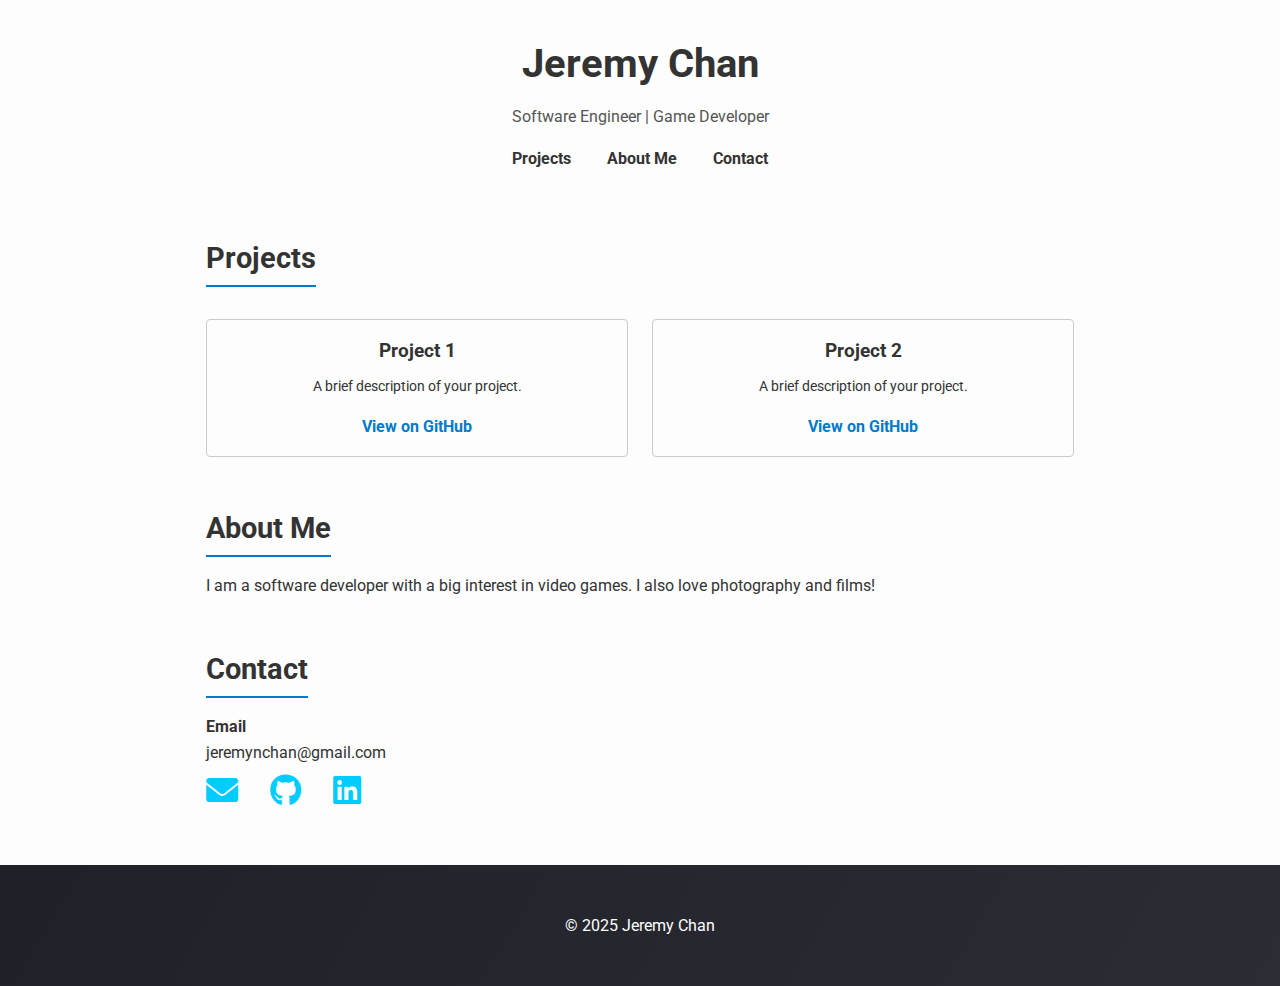
==== index.html @ 7ccaf826 "initial" ====
<!DOCTYPE html>
<html lang="en">
<head>
  <meta charset="UTF-8" />
  <meta name="viewport" content="width=device-width, initial-scale=1.0"/>
  <title>Jeremy | Programmer</title>

  <!-- Font Awesome for icons -->
  <link
    rel="stylesheet"
    href="https://cdnjs.cloudflare.com/ajax/libs/font-awesome/6.0.0-beta3/css/all.min.css"
    integrity="sha512-..."
    crossorigin="anonymous"
  />

  <link rel="preconnect" href="https://fonts.googleapis.com">
  <link rel="preconnect" href="https://fonts.gstatic.com" crossorigin>
  <link href="https://fonts.googleapis.com/css2?family=Roboto:ital,wght@0,100..900;1,100..900&display=swap" rel="stylesheet">

  <style>
    /* --- Basic Reset and Styles --- */
    * {
      margin: 0;
      padding: 0;
      box-sizing: border-box;
    }

    body {
      font-family: 'Roboto';
      line-height: 1.6;
      background-color: #fdfdfd;
      color: #333;
    }

    header {
      padding: 2rem;
      text-align: center;
    }

    header h1 {
      font-size: 2.5rem;
      margin-bottom: 0.5rem;
    }

    header p {
      font-size: 1rem;
      color: #555;
    }

    nav {
      text-align: center;
      margin-top: 1rem;
    }

    nav a {
      margin: 0 1rem;
      text-decoration: none;
      color: #333;
      font-weight: bold;
      transition: color 0.2s ease;
    }

    nav a:hover {
      color: #007acc;
    }

    main {
      max-width: 900px;
      margin: 2rem auto;
      padding: 0 1rem;
    }

    section {
      margin-bottom: 3rem;
    }

    h2 {
      font-size: 1.8rem;
      margin-bottom: 1rem;
      border-bottom: 2px solid #007acc;
      display: inline-block;
      padding-bottom: 0.25rem;
    }

    .project-grid {
      display: grid;
      gap: 1.5rem;
      grid-template-columns: repeat(auto-fit, minmax(250px, 1fr));
      margin-top: 1rem;
    }

    .project {
      border: 1px solid #ccc;
      border-radius: 4px;
      padding: 1rem;
      text-align: center;
      transition: box-shadow 0.2s ease;
    }

    .project:hover {
      box-shadow: 0 2px 8px rgba(0,0,0,0.1);
    }

    .project h3 {
      margin-bottom: 0.5rem;
      font-size: 1.2rem;
    }

    .project p {
      font-size: 0.9rem;
      margin-bottom: 1rem;
    }

    .project a {
      color: #007acc;
      text-decoration: none;
      font-weight: bold;
    }

    .font-bold {
      font-weight: bold;
    }

    /* --- Footer Styles --- */
    footer {
      background: linear-gradient(120deg, #202028 0%, #2C2C34 100%);
      color: #ffffff;
      padding: 3rem 1rem;
      text-align: center;
      margin-top: 3rem;
      position: relative;
    }

    footer h2 {
      font-size: 2rem;
      font-weight: 900;
      margin-bottom: 1rem;
    }

    footer p {
      font-size: 1rem;
      margin-bottom: 2rem;
      color: #dddddd;
    }

    /* Icons container */
    .icons {
      display: flex;
      gap: 2rem;
      justify-content: left;
      align-items: center;
    }

    /* Icon styles */
    .icons a {
      font-size: 2rem; /* size of the icon */
      color: #00ccff;
      text-decoration: none;
      transition: color 0.2s;
    }

    .icons a:hover {
      color: #0098be;
      /* pick a color you like for hover */
    }

    /* Smaller screens */
    @media (max-width: 600px) {
      footer h2 {
        font-size: 1.5rem;
      }
      .icons a {
        font-size: 1.5rem;
      }
    }
  </style>
</head>
<body>
  <header>
    <h1>Jeremy Chan</h1>
    <p>Software Engineer | Game Developer</p>
    <nav>
      <a href="#projects">Projects</a>
      <a href="#about">About Me</a>
      <a href="#contact">Contact</a>
    </nav>
  </header>

  <main>
    <!-- Projects Section -->
    <section id="projects">
      <h2>Projects</h2>
      <div class="project-grid">
        <div class="project">
          <h3>Project 1</h3>
          <p>A brief description of your project.</p>
          <a href="https://github.com/chunkybubble" target="_blank">View on GitHub</a>
        </div>
        <div class="project">
          <h3>Project 2</h3>
          <p>A brief description of your project.</p>
          <a href="https://github.com/chunkybubble" target="_blank">View on GitHub</a>
        </div>
        <!-- Add more projects as needed -->
      </div>
    </section>

    <!-- About Section -->
    <section id="about">
      <h2>About Me</h2>
      <p>
        I am a software developer with a big interest in video games. 
        I also love photography and films!
      </p>
    </section>

    <!-- Contact Section -->
    <section id="contact">
      <h2>Contact</h2>
      <p class="font-bold">Email</p>
      <p>jeremynchan@gmail.com</p>

      <!-- Icon-only links -->
      <div class="icons">
        <!-- Email -->
        <a href="mailto:jeremynchan@gmail.com" target="_blank" rel="noopener noreferrer"
          aria-label="Email me">
          <i class="fas fa-envelope"></i>
        </a>
        <!-- GitHub -->
        <a href="https://github.com/chunkybubble" target="_blank" rel="noopener noreferrer"
          aria-label="My GitHub Profile">
          <i class="fab fa-github"></i>
        </a>
        <!-- LinkedIn -->
        <a href="https://www.linkedin.com/in/jeremychan87/" target="_blank" rel="noopener noreferrer"
          aria-label="My LinkedIn Profile">
          <i class="fab fa-linkedin"></i>
        </a>
      </div>
    </section>
  </main>

  <!-- New Footer Section -->
  <footer>
    &copy; 2025 Jeremy Chan
  </footer>
</body>
</html>
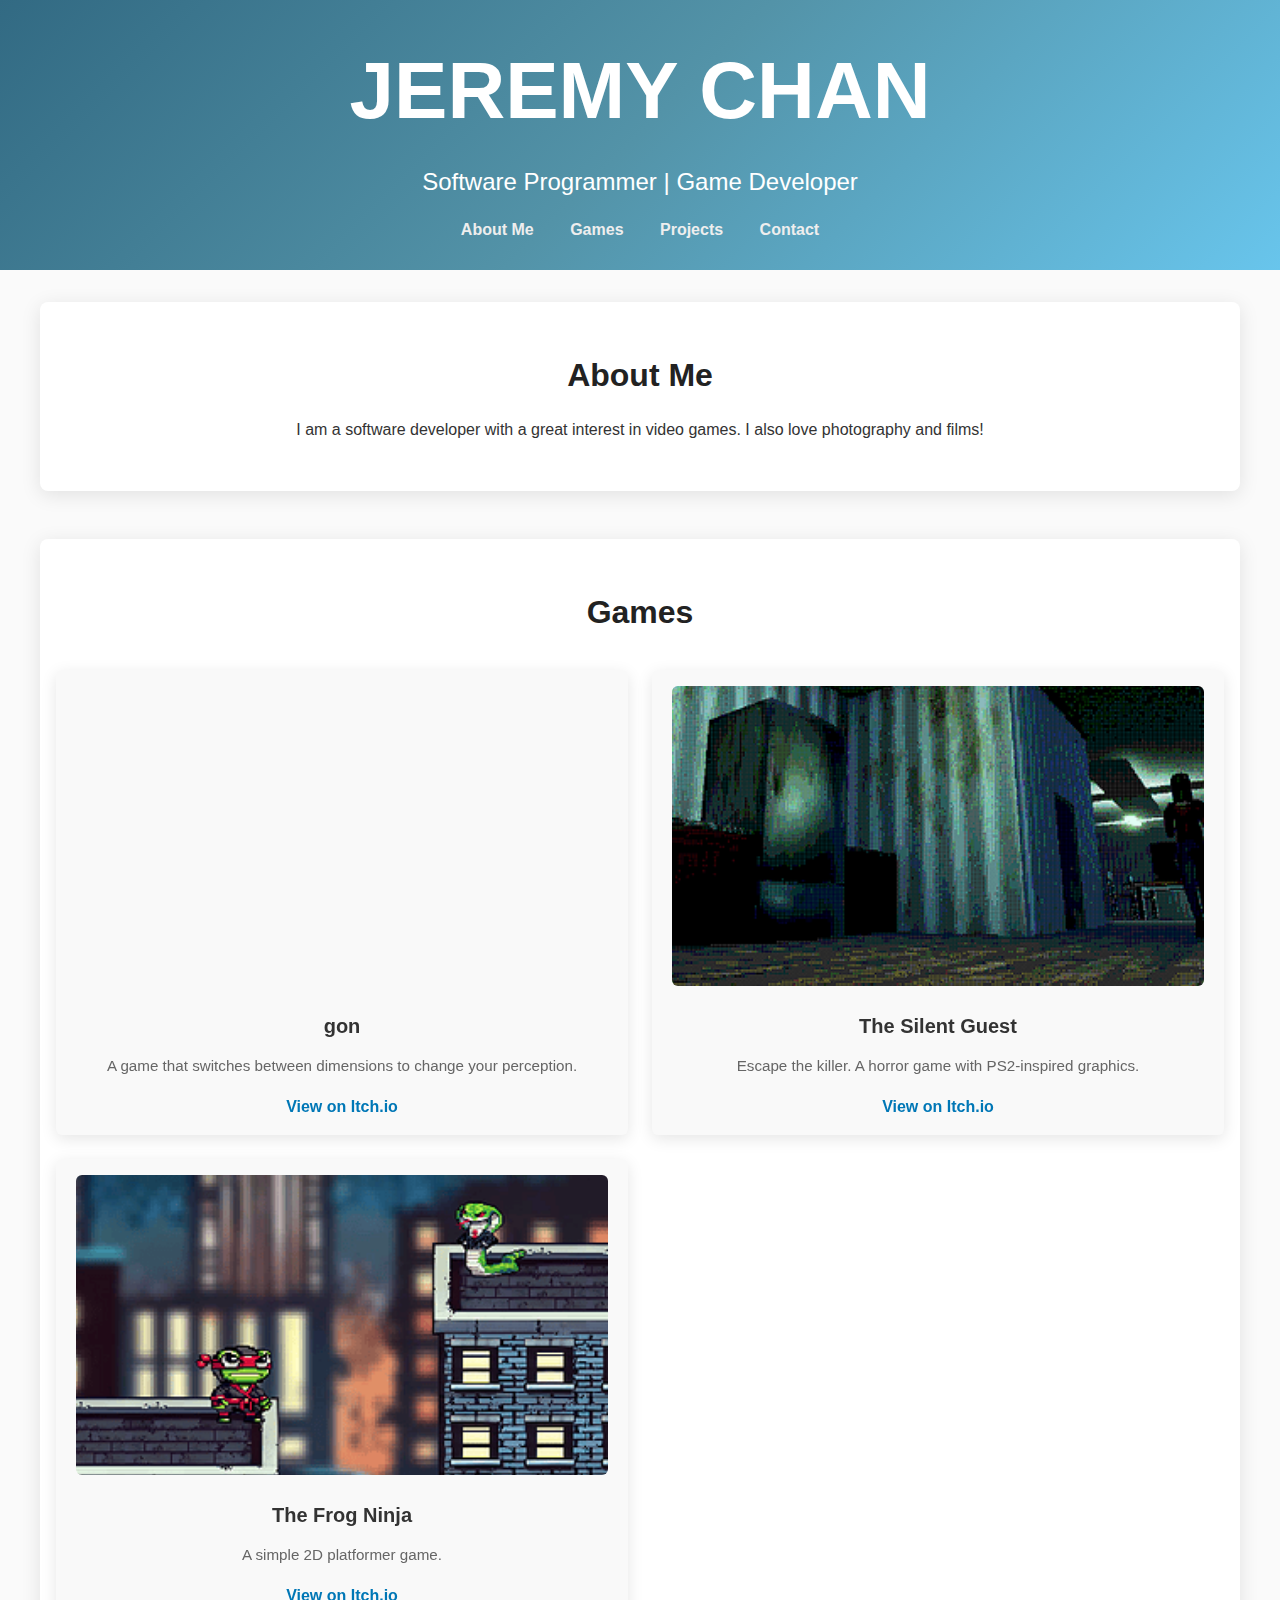
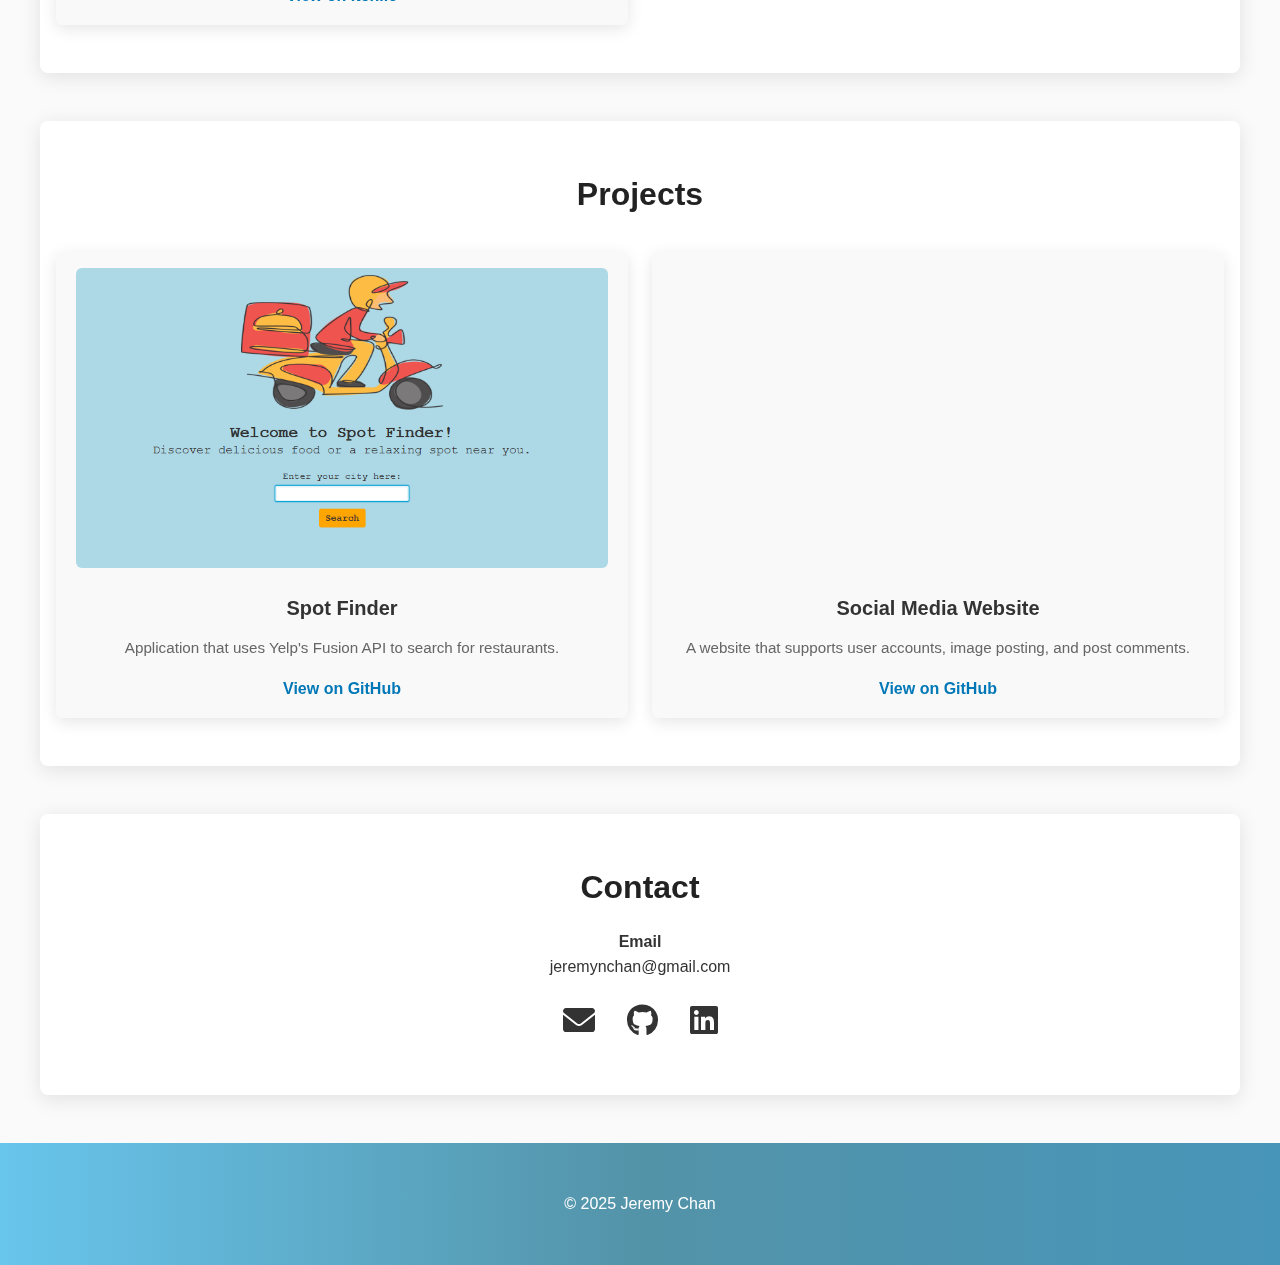
==== commit 8934d4d9: "updated styling. added projects and games" ====
--- a/index.html
+++ b/index.html
@@ -2,10 +2,10 @@
 <html lang="en">
 <head>
   <meta charset="UTF-8" />
-  <meta name="viewport" content="width=device-width, initial-scale=1.0"/>
-  <title>Jeremy | Programmer</title>
+  <meta name="viewport" content="width=device-width, initial-scale=1.0" />
+  <title>Jeremy Chan | Programmer</title>
 
-  <!-- Font Awesome for icons -->
+  <!-- Font Awesome (for icons) -->
   <link
     rel="stylesheet"
     href="https://cdnjs.cloudflare.com/ajax/libs/font-awesome/6.0.0-beta3/css/all.min.css"
@@ -13,235 +13,121 @@
     crossorigin="anonymous"
   />
 
-  <link rel="preconnect" href="https://fonts.googleapis.com">
-  <link rel="preconnect" href="https://fonts.gstatic.com" crossorigin>
-  <link href="https://fonts.googleapis.com/css2?family=Roboto:ital,wght@0,100..900;1,100..900&display=swap" rel="stylesheet">
+  <!-- Inter -->
+  <link rel="preconnect" href="https://rsms.me/">
+  <link rel="stylesheet" href="https://rsms.me/inter/inter.css">
 
-  <style>
-    /* --- Basic Reset and Styles --- */
-    * {
-      margin: 0;
-      padding: 0;
-      box-sizing: border-box;
-    }
-
-    body {
-      font-family: 'Roboto';
-      line-height: 1.6;
-      background-color: #fdfdfd;
-      color: #333;
-    }
-
-    header {
-      padding: 2rem;
-      text-align: center;
-    }
-
-    header h1 {
-      font-size: 2.5rem;
-      margin-bottom: 0.5rem;
-    }
-
-    header p {
-      font-size: 1rem;
-      color: #555;
-    }
-
-    nav {
-      text-align: center;
-      margin-top: 1rem;
-    }
-
-    nav a {
-      margin: 0 1rem;
-      text-decoration: none;
-      color: #333;
-      font-weight: bold;
-      transition: color 0.2s ease;
-    }
-
-    nav a:hover {
-      color: #007acc;
-    }
-
-    main {
-      max-width: 900px;
-      margin: 2rem auto;
-      padding: 0 1rem;
-    }
-
-    section {
-      margin-bottom: 3rem;
-    }
-
-    h2 {
-      font-size: 1.8rem;
-      margin-bottom: 1rem;
-      border-bottom: 2px solid #007acc;
-      display: inline-block;
-      padding-bottom: 0.25rem;
-    }
-
-    .project-grid {
-      display: grid;
-      gap: 1.5rem;
-      grid-template-columns: repeat(auto-fit, minmax(250px, 1fr));
-      margin-top: 1rem;
-    }
-
-    .project {
-      border: 1px solid #ccc;
-      border-radius: 4px;
-      padding: 1rem;
-      text-align: center;
-      transition: box-shadow 0.2s ease;
-    }
-
-    .project:hover {
-      box-shadow: 0 2px 8px rgba(0,0,0,0.1);
-    }
-
-    .project h3 {
-      margin-bottom: 0.5rem;
-      font-size: 1.2rem;
-    }
-
-    .project p {
-      font-size: 0.9rem;
-      margin-bottom: 1rem;
-    }
-
-    .project a {
-      color: #007acc;
-      text-decoration: none;
-      font-weight: bold;
-    }
-
-    .font-bold {
-      font-weight: bold;
-    }
-
-    /* --- Footer Styles --- */
-    footer {
-      background: linear-gradient(120deg, #202028 0%, #2C2C34 100%);
-      color: #ffffff;
-      padding: 3rem 1rem;
-      text-align: center;
-      margin-top: 3rem;
-      position: relative;
-    }
-
-    footer h2 {
-      font-size: 2rem;
-      font-weight: 900;
-      margin-bottom: 1rem;
-    }
-
-    footer p {
-      font-size: 1rem;
-      margin-bottom: 2rem;
-      color: #dddddd;
-    }
-
-    /* Icons container */
-    .icons {
-      display: flex;
-      gap: 2rem;
-      justify-content: left;
-      align-items: center;
-    }
-
-    /* Icon styles */
-    .icons a {
-      font-size: 2rem; /* size of the icon */
-      color: #00ccff;
-      text-decoration: none;
-      transition: color 0.2s;
-    }
-
-    .icons a:hover {
-      color: #0098be;
-      /* pick a color you like for hover */
-    }
-
-    /* Smaller screens */
-    @media (max-width: 600px) {
-      footer h2 {
-        font-size: 1.5rem;
-      }
-      .icons a {
-        font-size: 1.5rem;
-      }
-    }
-  </style>
+  <!-- Link to external CSS -->
+  <link rel="stylesheet" href="styles.css" />
 </head>
 <body>
-  <header>
-    <h1>Jeremy Chan</h1>
-    <p>Software Engineer | Game Developer</p>
-    <nav>
-      <a href="#projects">Projects</a>
-      <a href="#about">About Me</a>
-      <a href="#contact">Contact</a>
-    </nav>
+  <!-- ========== HEADER / HERO SECTION ========== -->
+  <header class="hero">
+    <div class="hero-overlay">
+      <h1>JEREMY CHAN</h1>
+      <p>Software Programmer | Game Developer</p>
+      <nav class="main-nav">
+        <a href="#about">About Me</a>
+        <a href="#games">Games</a>
+        <a href="#projects">Projects</a>
+        <a href="#contact">Contact</a>
+      </nav>
+    </div>
   </header>
 
+  <!-- ========== MAIN CONTENT ========== -->
   <main>
-    <!-- Projects Section -->
-    <section id="projects">
-      <h2>Projects</h2>
-      <div class="project-grid">
-        <div class="project">
-          <h3>Project 1</h3>
-          <p>A brief description of your project.</p>
-          <a href="https://github.com/chunkybubble" target="_blank">View on GitHub</a>
-        </div>
-        <div class="project">
-          <h3>Project 2</h3>
-          <p>A brief description of your project.</p>
-          <a href="https://github.com/chunkybubble" target="_blank">View on GitHub</a>
-        </div>
-        <!-- Add more projects as needed -->
-      </div>
-    </section>
-
-    <!-- About Section -->
-    <section id="about">
+    <!-- ========== ABOUT SECTION ========== -->
+    <section id="about" class="section-container">
       <h2>About Me</h2>
       <p>
-        I am a software developer with a big interest in video games. 
+        I am a software developer with a great interest in video games. 
         I also love photography and films!
       </p>
     </section>
 
-    <!-- Contact Section -->
-    <section id="contact">
+    <!-- ========== GAMES SECTION ========== -->
+    <section id="games" class="section-container">
+      <h2>Games</h2>
+      <div class="cards-grid">
+        <article class="card">
+          <div class="card-media">
+            <iframe src="https://www.youtube.com/embed/jMvKvuhe6KU"
+            title="gon trailer" frameborder="0" allowfullscreen>
+            </iframe>
+          </div>
+          <h3>gon</h3>
+          <p>A game that switches between dimensions to change your perception.</p>
+          <a href="https://maggierose-ctrl.itch.io/gon" target="_blank">View on Itch.io</a>
+        </article>
+        <article class="card">
+          <div class="card-media">
+            <img src="images/silent_guest.png" alt="Silent Guest thumbnail">
+          </div>
+          <h3>The Silent Guest</h3>
+          <p>Escape the killer. A horror game with PS2-inspired graphics.</p>
+          <a href="https://getmikyled.itch.io/silent-guest" target="_blank">View on Itch.io </a>
+        </article>
+        <article class="card">
+          <div class="card-media">
+            <img src="images/frog_ninja.png" alt="Frog Ninja thumbnail">
+          </div>
+          <h3>The Frog Ninja</h3>
+          <p>A simple 2D platformer game.</p>
+          <a href="https://chunkybubble.itch.io/the-frog-ninja" target="_blank">View on Itch.io </a>
+        </article>
+      </div>
+    </section>
+
+    <!-- ========== PROJECTS SECTION ========== -->
+    <section id="projects" class="section-container">
+      <h2>Projects</h2>
+      <div class="cards-grid">
+        <article class="card">
+          <div class="card-media">
+            <img src="images/spot_finder.png" alt="Spot Finder thumbnail">
+          </div>
+          <h3>Spot Finder</h3>
+          <p>Application that uses Yelp's Fusion API to search for restaurants.</p>
+          <a href="https://github.com/chunkybubble/CS151-SpotFinder" target="_blank">View on GitHub</a>
+        </article>
+        <article class="card">
+          <div class="card-media">
+            <iframe src="https://www.youtube.com/embed/5y_gna6RdbY"
+            title="watermelon website" frameborder="0" allowfullscreen>
+            </iframe>
+          </div>
+          <h3>Social Media Website</h3>
+          <p>A website that supports user accounts, image posting, and post comments.</p>
+          <a href="https://github.com/chunkybubble/watermelon-website" target="_blank">View on GitHub</a>
+        </article>
+      </div>
+    </section>
+
+    <!-- ========== CONTACT SECTION ========== -->
+    <section id="contact" class="section-container">
       <h2>Contact</h2>
-      <p class="font-bold">Email</p>
+      <p class="font-bold email">Email</p>
       <p>jeremynchan@gmail.com</p>
 
-      <!-- Icon-only links -->
-      <div class="icons">
+      <div class="footer-icons">
         <!-- Email -->
-        <a href="mailto:jeremynchan@gmail.com" target="_blank" rel="noopener noreferrer"
-          aria-label="Email me">
+        <a href="mailto:jeremynchan@gmail.com" target="_blank" rel="noopener" aria-label="Email me">
           <i class="fas fa-envelope"></i>
         </a>
         <!-- GitHub -->
-        <a href="https://github.com/chunkybubble" target="_blank" rel="noopener noreferrer"
-          aria-label="My GitHub Profile">
+        <a href="https://github.com/chunkybubble" target="_blank" rel="noopener" aria-label="GitHub profile">
           <i class="fab fa-github"></i>
         </a>
         <!-- LinkedIn -->
-        <a href="https://www.linkedin.com/in/jeremychan87/" target="_blank" rel="noopener noreferrer"
-          aria-label="My LinkedIn Profile">
+        <a href="https://www.linkedin.com/in/jeremychan87/" target="_blank" rel="noopener" aria-label="LinkedIn profile">
           <i class="fab fa-linkedin"></i>
         </a>
       </div>
     </section>
   </main>
 
-  <!-- New Footer Section -->
+  <!-- ========== FOOTER ========== -->
   <footer>
     &copy; 2025 Jeremy Chan
   </footer>
--- a/styles.css
+++ b/styles.css
@@ -0,0 +1,219 @@
+/* ============================= */
+/*         GLOBAL RESETS         */
+/* ============================= */
+* {
+    margin: 0;
+    padding: 0;
+    box-sizing: border-box;
+  }
+  
+  body {
+    font-family: Inter, "Segoe UI", Tahoma, Geneva, Verdana, sans-serif;
+    font-feature-settings: 'liga' 1, 'calt' 1; /* fix for Chrome */
+    color: #333;
+    background: #fafafa;
+    line-height: 1.6;
+  }
+  @supports (font-variation-settings: normal) {
+    :root { font-family: InterVariable, sans-serif; }
+  }
+  
+  /* ============================= */
+  /*        HERO / HEADER          */
+  /* ============================= */
+  .hero {
+    /* Full-height hero with background image or gradient */
+    background: linear-gradient(135deg, #326a83 0%, #5393a8 50%, #68c5ec 100%);
+    height: 30vh;
+    position: relative;
+    z-index: 1;
+    display: flex;
+    justify-content: center;
+    align-items: center;
+    color: #fff;
+  }
+  
+  .hero-overlay {
+    text-align: center;
+    padding: 1rem;
+  }
+  
+  .hero h1 {
+    font-size: 5rem;
+    margin-bottom: 0.5rem;
+  }
+  
+  .hero p {
+    font-size: 1.5rem;
+    margin-bottom: 1rem;
+  }
+  
+  .main-nav a {
+    display: inline-block;
+    margin: 0 1rem;
+    text-decoration: none;
+    font-weight: 600;
+    color: #eee;
+    transition: color 0.2s ease;
+    font-size: 1rem;
+  }
+  
+  .main-nav a:hover {
+    color: #4fd1c5;
+  }
+  
+  /* ============================= */
+  /*        SECTION STYLES         */
+  /* ============================= */
+  .section-container {
+    max-width: 1200px;
+    margin: 2rem auto;
+    padding: 3rem 1rem;
+    background: #fff;
+    border-radius: 8px;
+    box-shadow: 0 4px 20px rgba(0,0,0,0.1);
+    margin-bottom: 3rem;
+  }
+  
+  .section-container:not(:first-of-type) {
+    margin-top: 0; /* prevents large gap if multiple sections follow each other */
+  }
+  
+  .section-container h2 {
+    margin-bottom: 1rem;
+    font-size: 2rem;
+    font-weight: bold;
+    color: #222;
+    text-align: center;
+  }
+  
+  /* Cards grid for games/projects */
+  .cards-grid {
+    display: grid;
+    grid-template-columns: repeat(2, 1fr);
+    grid-gap: 1.5rem;
+    margin-top: 2rem;
+  }
+  
+  .card {
+    padding: 1rem 1.25rem;
+    background: #f9f9f9;
+    border-radius: 6px;
+    box-shadow: 0 4px 16px rgba(0,0,0,0.1);
+    transition: transform 0.2s, box-shadow 0.2s;
+    text-align: center;
+  }
+  
+  .card:hover {
+    transform: translateY(-4px);
+    box-shadow: 0 12px 30px rgba(0,0,0,0.15);
+  }
+  
+  .card h3 {
+    margin-bottom: 0.75rem;
+    font-size: 1.25rem;
+    color: #333;
+  }
+  
+  .card p {
+    margin-bottom: 1rem;
+    font-size: 0.95rem;
+    color: #666;
+  }
+  
+  .card a {
+    text-decoration: none;
+    font-weight: bold;
+    color: #0077b6;
+  }
+
+  .card-media {
+    margin-bottom: 1rem;
+  }
+
+  .card-media img,
+  .card-media iframe {
+    width: 100%;
+    height: 300px;
+    border-radius: 6px;
+  }
+
+  .card-media img{
+    object-fit: cover;
+  }
+  
+  /* "font-bold" class used in contact info */
+  .font-bold {
+    font-weight: 600;
+  }
+
+  #about p, #contact p {
+    text-align: center;
+  }
+  
+  /* ============================= */
+  /*            FOOTER             */
+  /* ============================= */
+  footer {
+    background: linear-gradient(270deg, #4795b9 0%, #5393a8 50%, #68c5ec 100%);
+    color: #fff;
+    text-align: center;
+    padding: 3rem 1rem;
+  }
+  
+  footer h2 {
+    font-size: 1.8rem;
+    font-weight: 700;
+    margin-bottom: 1rem;
+  }
+  
+  footer p {
+    margin-bottom: 2rem;
+    font-size: 1rem;
+    color: #ddd;
+  }
+  
+  /* Footer icons container */
+  .footer-icons {
+    display: flex;
+    gap: 2rem;
+    justify-content: center;
+    align-items: center;
+    padding-top: 1rem;
+  }
+  
+  .footer-icons a {
+    font-size: 2rem; /* icon size */
+    color: #333;
+    text-decoration: none;
+    transition: color 0.2s ease;
+  }
+  
+  .footer-icons a:hover {
+    color: #4fd1c5; /* pick a highlight color you prefer */
+  }
+  
+  /* ============================= */
+  /*        MEDIA QUERIES          */
+  /* ============================= */
+  @media (max-width: 768px) {
+    .hero h1 {
+      font-size: 2rem;
+    }
+    .hero p {
+      font-size: 1rem;
+    }
+  }
+  
+  @media (max-width: 600px) {
+    footer h2 {
+      font-size: 1.4rem;
+    }
+    .footer-icons a {
+      font-size: 1.5rem;
+    }
+    .cards-grid {
+        grid-template-columns: 1fr;
+    }
+  }
+  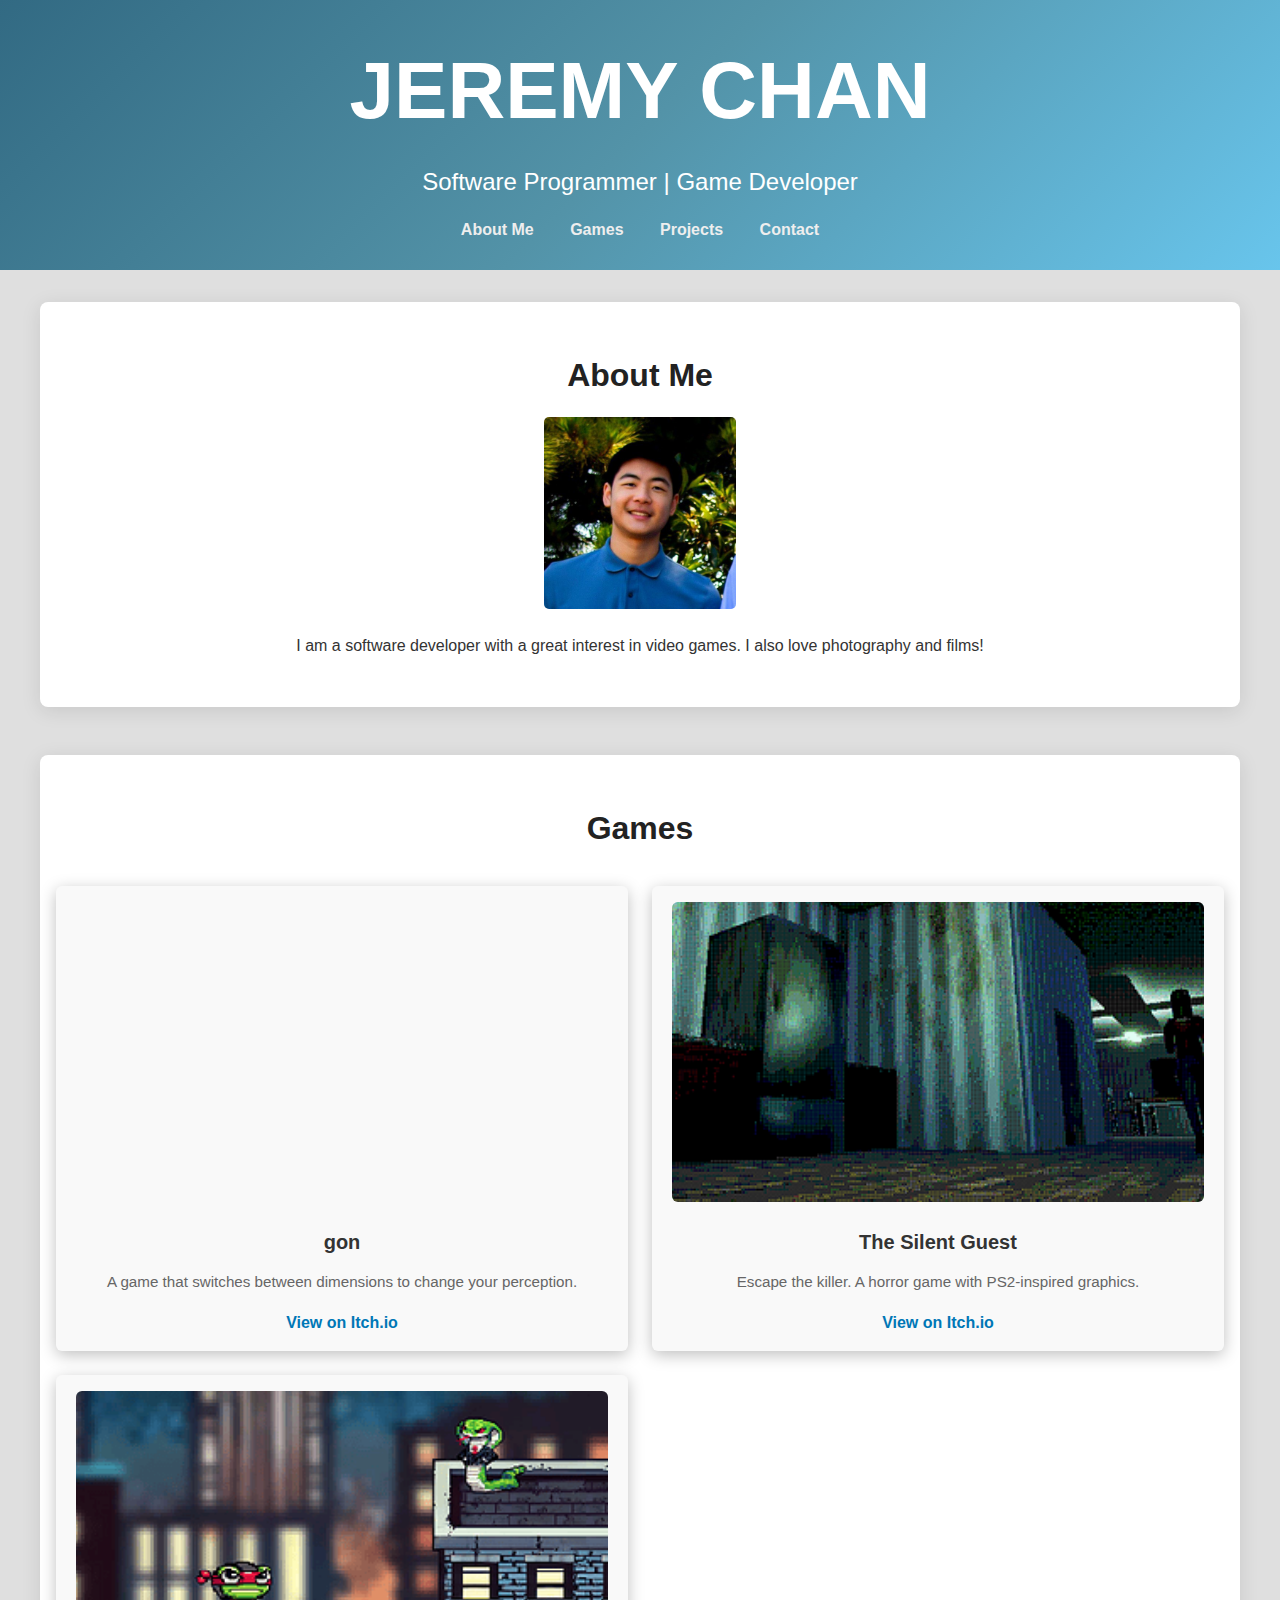
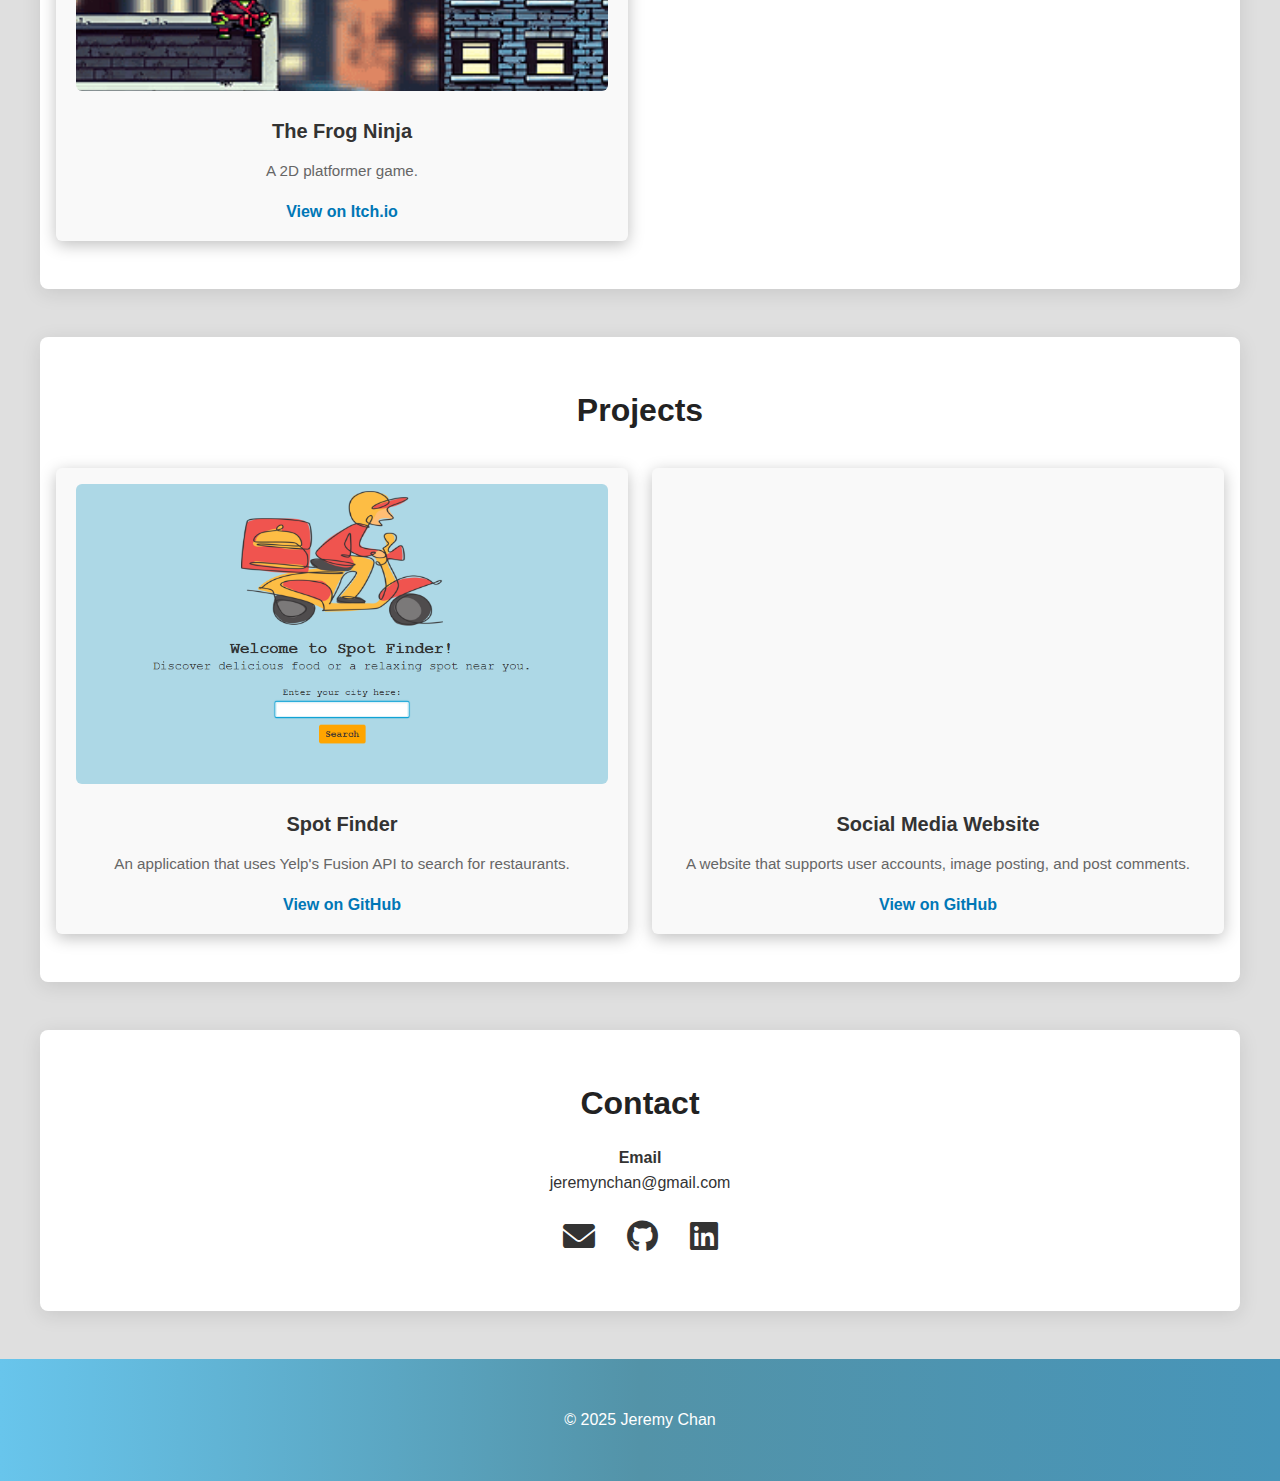
==== commit 3849d920: "added pics of me, updated styling" ====
--- a/index.html
+++ b/index.html
@@ -3,6 +3,7 @@
 <head>
   <meta charset="UTF-8" />
   <meta name="viewport" content="width=device-width, initial-scale=1.0" />
+  <link rel="icon" href="images/jeremy-icon.ico">
   <title>Jeremy Chan | Programmer</title>
 
   <!-- Font Awesome (for icons) -->
@@ -40,6 +41,7 @@
     <!-- ========== ABOUT SECTION ========== -->
     <section id="about" class="section-container">
       <h2>About Me</h2>
+      <img class="pic-of-me" src="images/jeremy.jpg" alt="pic of me">
       <p>
         I am a software developer with a great interest in video games. 
         I also love photography and films!
@@ -73,7 +75,7 @@
             <img src="images/frog_ninja.png" alt="Frog Ninja thumbnail">
           </div>
           <h3>The Frog Ninja</h3>
-          <p>A simple 2D platformer game.</p>
+          <p>A 2D platformer game.</p>
           <a href="https://chunkybubble.itch.io/the-frog-ninja" target="_blank">View on Itch.io </a>
         </article>
       </div>
@@ -88,7 +90,7 @@
             <img src="images/spot_finder.png" alt="Spot Finder thumbnail">
           </div>
           <h3>Spot Finder</h3>
-          <p>Application that uses Yelp's Fusion API to search for restaurants.</p>
+          <p>An application that uses Yelp's Fusion API to search for restaurants.</p>
           <a href="https://github.com/chunkybubble/CS151-SpotFinder" target="_blank">View on GitHub</a>
         </article>
         <article class="card">
--- a/styles.css
+++ b/styles.css
@@ -11,7 +11,7 @@
     font-family: Inter, "Segoe UI", Tahoma, Geneva, Verdana, sans-serif;
     font-feature-settings: 'liga' 1, 'calt' 1; /* fix for Chrome */
     color: #333;
-    background: #fafafa;
+    background: #dfdfdf;
     line-height: 1.6;
   }
   @supports (font-variation-settings: normal) {
@@ -99,14 +99,14 @@
     padding: 1rem 1.25rem;
     background: #f9f9f9;
     border-radius: 6px;
-    box-shadow: 0 4px 16px rgba(0,0,0,0.1);
+    box-shadow: 0 4px 16px rgba(0, 0, 0, 0.25);
     transition: transform 0.2s, box-shadow 0.2s;
     text-align: center;
   }
   
   .card:hover {
-    transform: translateY(-4px);
-    box-shadow: 0 12px 30px rgba(0,0,0,0.15);
+    transform: translateY(-2px);
+    box-shadow: 0 8px 30px rgba(0,0,0,0.4);
   }
   
   .card h3 {
@@ -149,6 +149,15 @@
 
   #about p, #contact p {
     text-align: center;
+  }
+
+  .pic-of-me {
+    display: block;
+    width: 12rem;
+    height: 12rem;
+    border-radius: 5px;
+    margin: auto;
+    margin-bottom: 1.5rem;
   }
   
   /* ============================= */
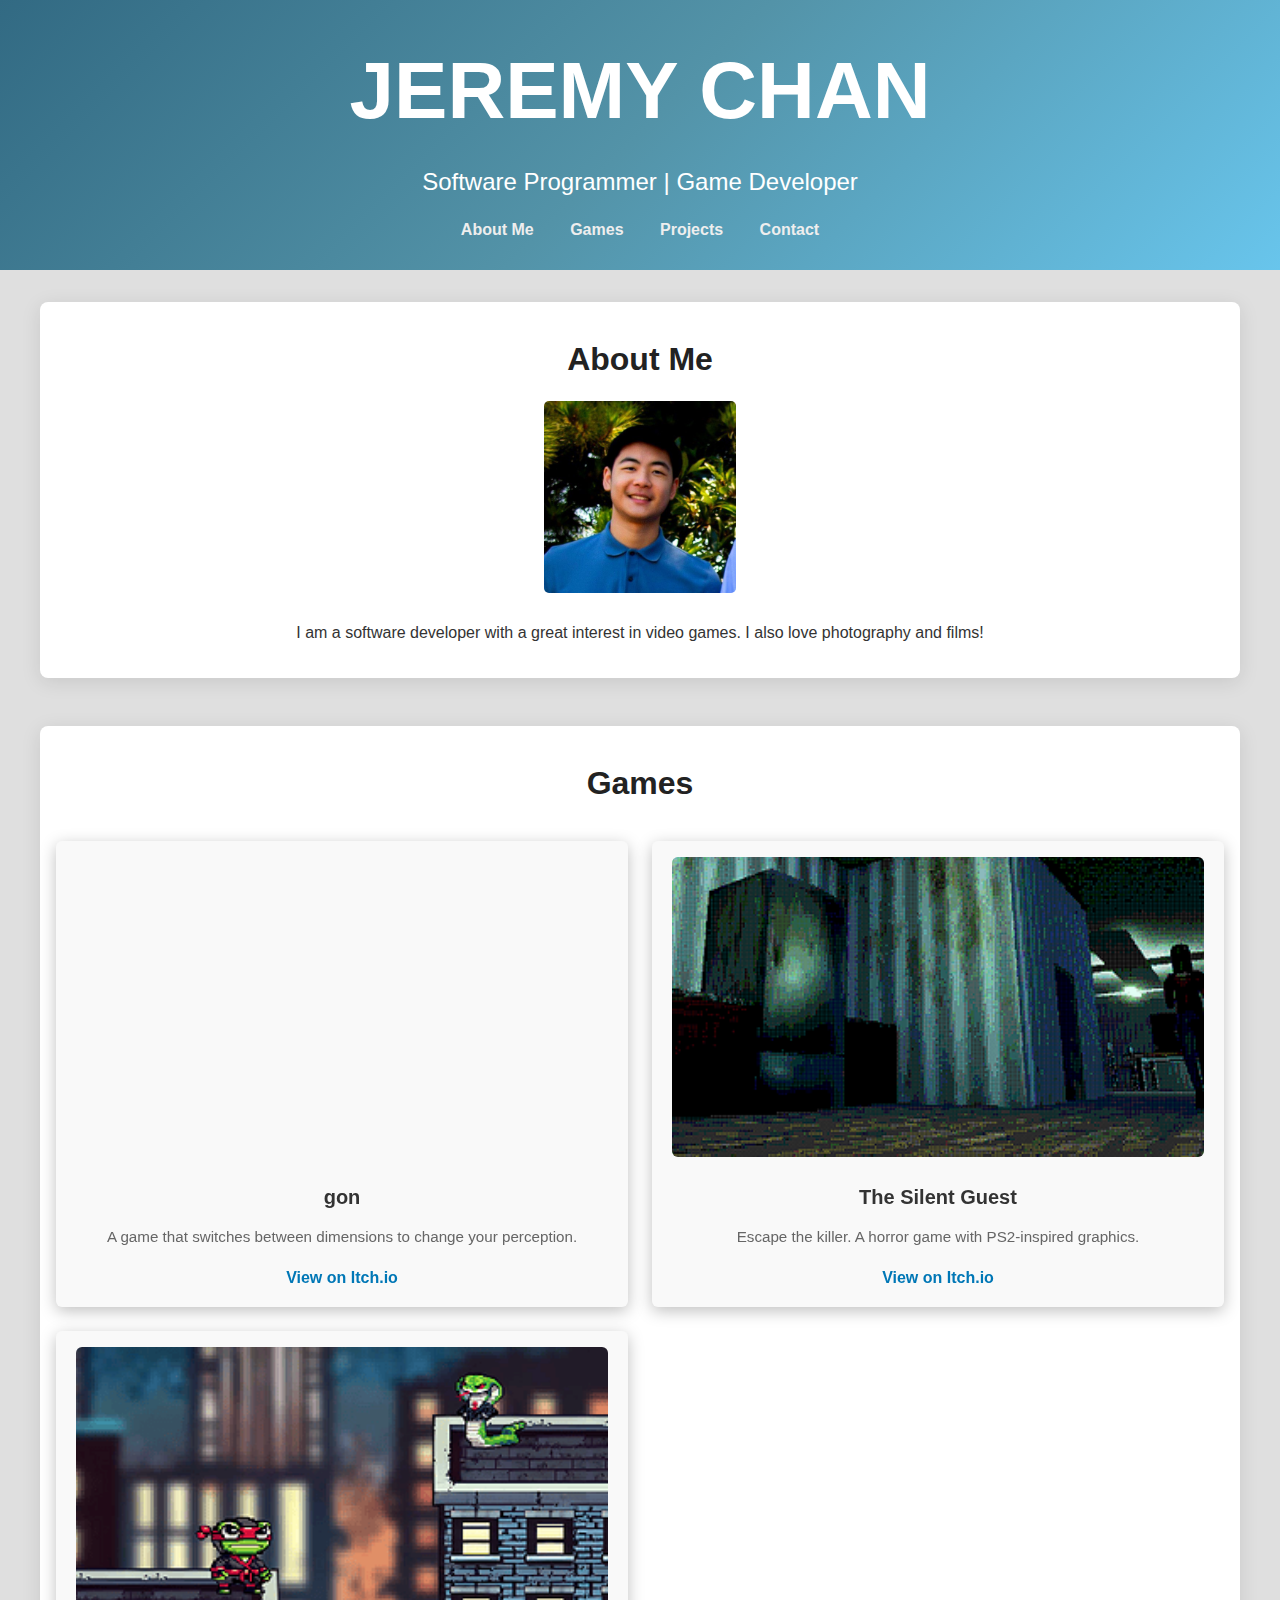
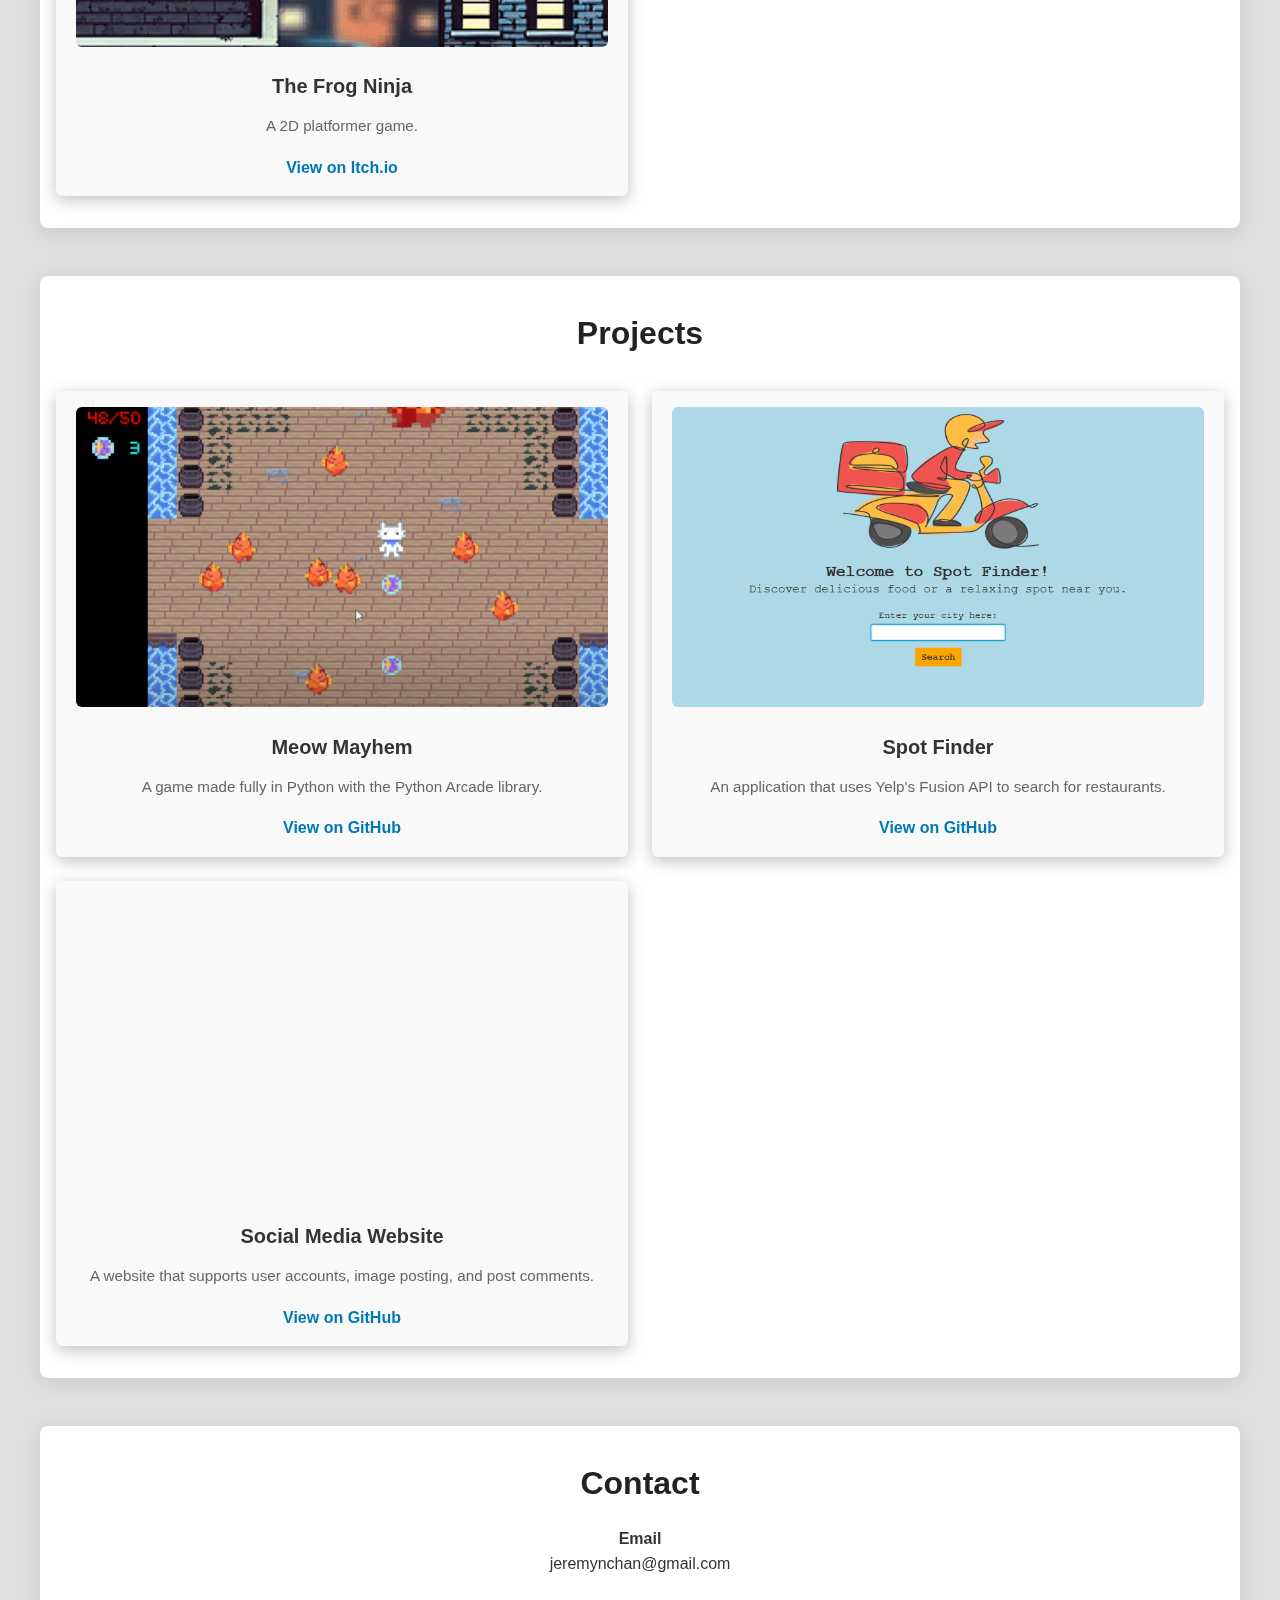
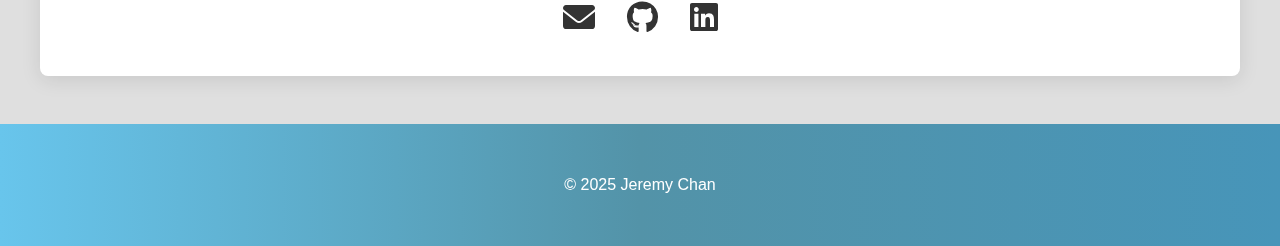
==== commit 21d0b7d3: "added meow mayhem" ====
--- a/index.html
+++ b/index.html
@@ -52,6 +52,7 @@
     <section id="games" class="section-container">
       <h2>Games</h2>
       <div class="cards-grid">
+        <!-- gon -->
         <article class="card">
           <div class="card-media">
             <iframe src="https://www.youtube.com/embed/jMvKvuhe6KU"
@@ -62,6 +63,7 @@
           <p>A game that switches between dimensions to change your perception.</p>
           <a href="https://maggierose-ctrl.itch.io/gon" target="_blank">View on Itch.io</a>
         </article>
+        <!-- Silent Guest -->
         <article class="card">
           <div class="card-media">
             <img src="images/silent_guest.png" alt="Silent Guest thumbnail">
@@ -70,6 +72,7 @@
           <p>Escape the killer. A horror game with PS2-inspired graphics.</p>
           <a href="https://getmikyled.itch.io/silent-guest" target="_blank">View on Itch.io </a>
         </article>
+        <!-- The Frog Ninja -->
         <article class="card">
           <div class="card-media">
             <img src="images/frog_ninja.png" alt="Frog Ninja thumbnail">
@@ -85,6 +88,16 @@
     <section id="projects" class="section-container">
       <h2>Projects</h2>
       <div class="cards-grid">
+        <!-- Meow Mayhem -->
+        <article class="card">
+          <div class="card-media">
+            <img src="images/meow_mayhem.png" alt="meow mayhem thumbnail">
+          </div>
+          <h3>Meow Mayhem</h3>
+          <p>A game made fully in Python with the Python Arcade library.</p>
+          <a href="https://github.com/g-bolotin/cs122proj" target="_blank">View on GitHub</a>
+        </article>
+        <!-- Spot Finder -->
         <article class="card">
           <div class="card-media">
             <img src="images/spot_finder.png" alt="Spot Finder thumbnail">
@@ -93,6 +106,7 @@
           <p>An application that uses Yelp's Fusion API to search for restaurants.</p>
           <a href="https://github.com/chunkybubble/CS151-SpotFinder" target="_blank">View on GitHub</a>
         </article>
+        <!-- Social Media Website -->
         <article class="card">
           <div class="card-media">
             <iframe src="https://www.youtube.com/embed/5y_gna6RdbY"
--- a/styles.css
+++ b/styles.css
@@ -68,7 +68,7 @@
   .section-container {
     max-width: 1200px;
     margin: 2rem auto;
-    padding: 3rem 1rem;
+    padding: 2rem 1rem;
     background: #fff;
     border-radius: 8px;
     box-shadow: 0 4px 20px rgba(0,0,0,0.1);
@@ -157,7 +157,7 @@
     height: 12rem;
     border-radius: 5px;
     margin: auto;
-    margin-bottom: 1.5rem;
+    margin-bottom: 1.7rem;
   }
   
   /* ============================= */
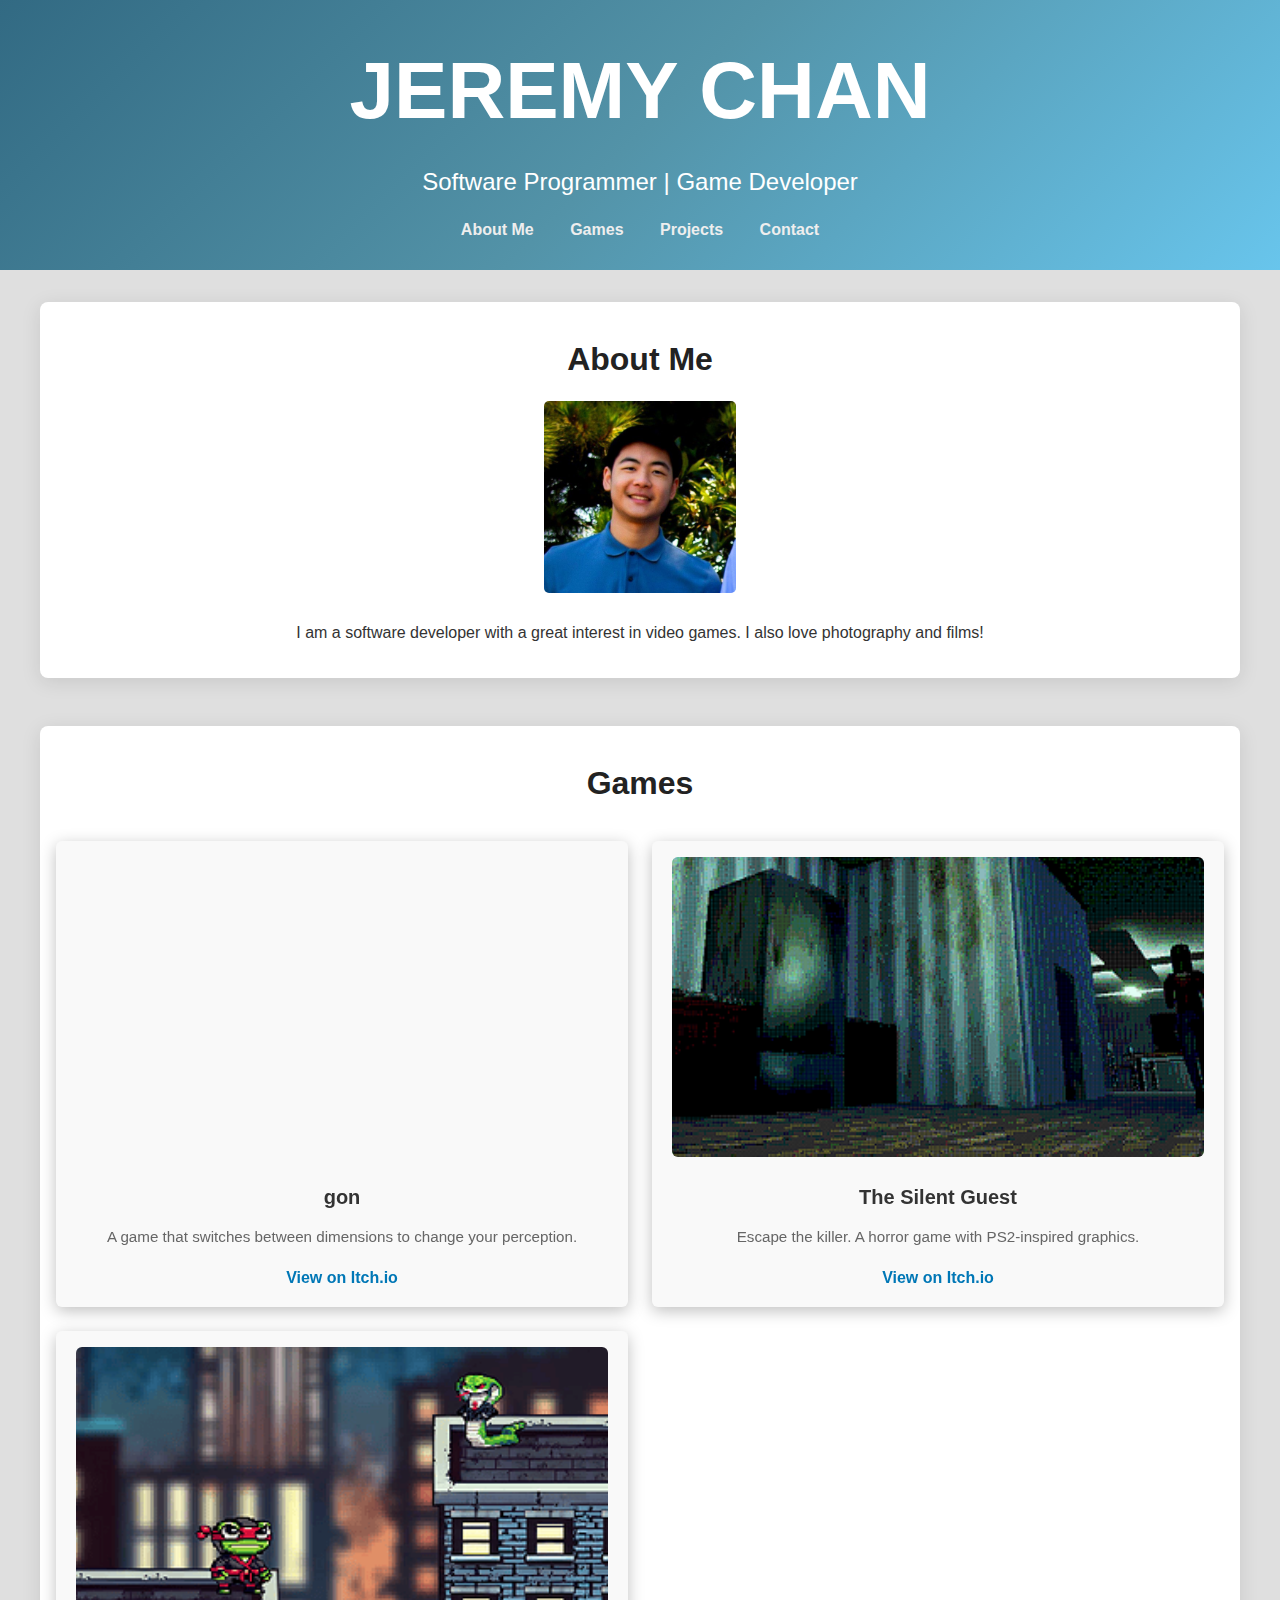
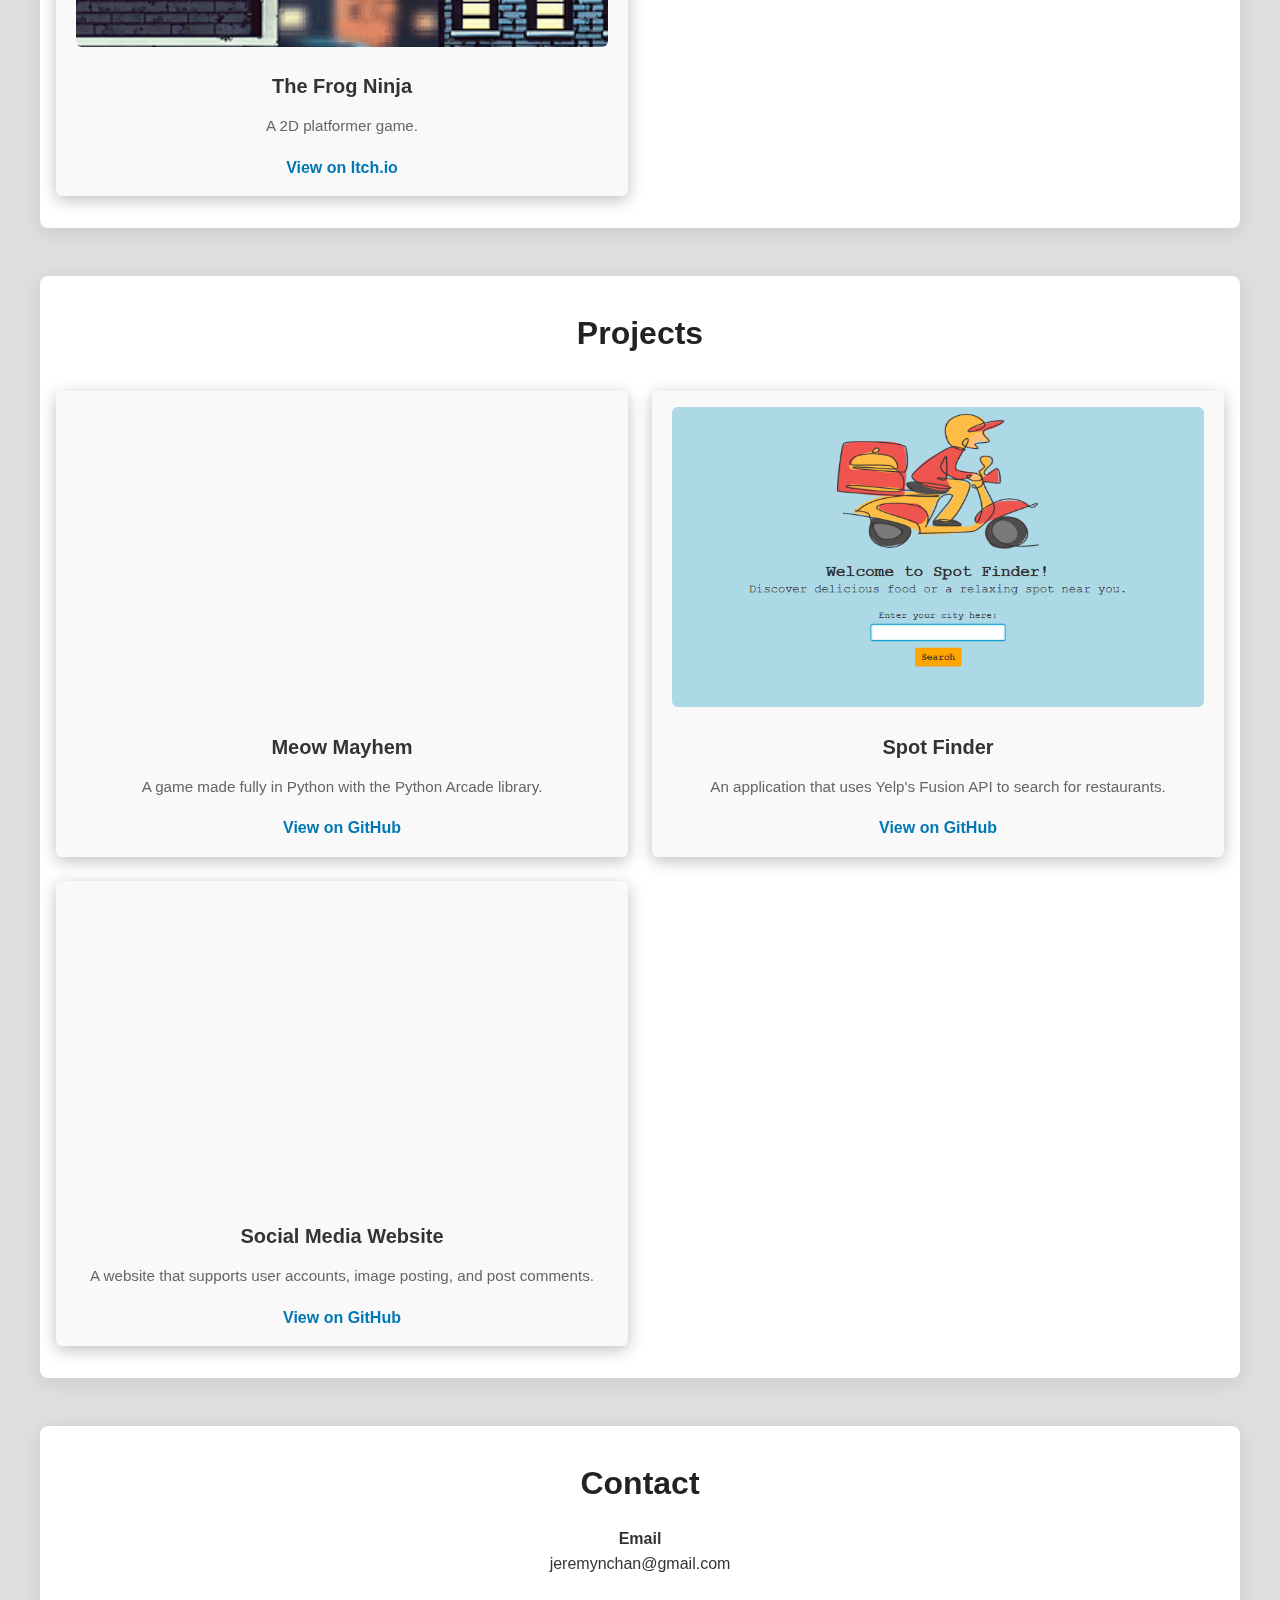
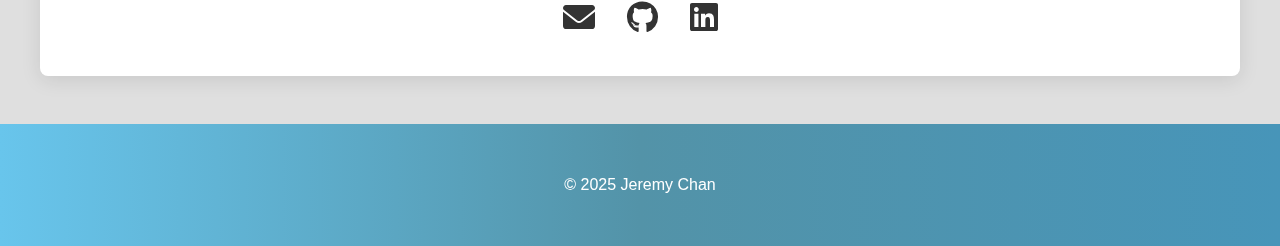
==== commit cc47cf27: "added meow mayhem video" ====
--- a/index.html
+++ b/index.html
@@ -91,7 +91,9 @@
         <!-- Meow Mayhem -->
         <article class="card">
           <div class="card-media">
-            <img src="images/meow_mayhem.png" alt="meow mayhem thumbnail">
+            <iframe src="https://www.youtube.com/embed/FnxF7EKQyhw"
+            title="meow mayhem" frameborder="0" allowfullscreen>
+            </iframe>
           </div>
           <h3>Meow Mayhem</h3>
           <p>A game made fully in Python with the Python Arcade library.</p>
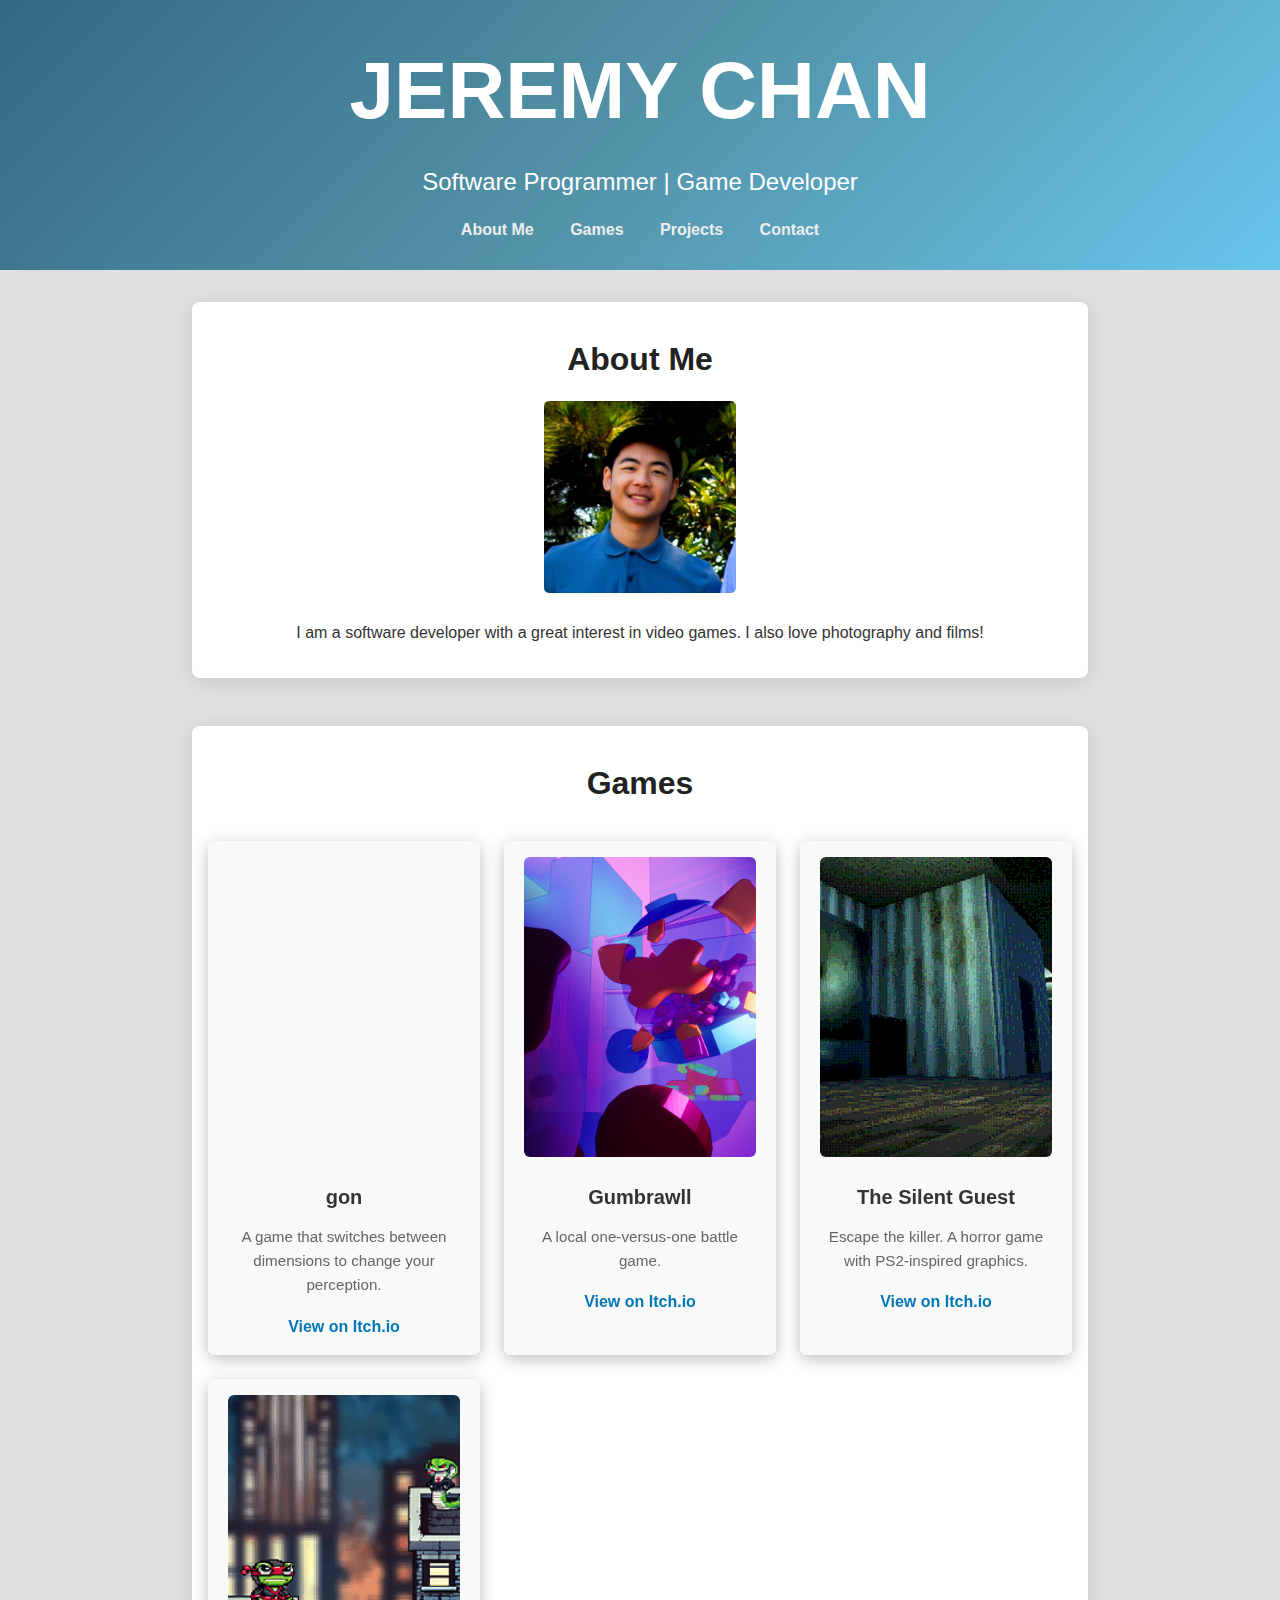
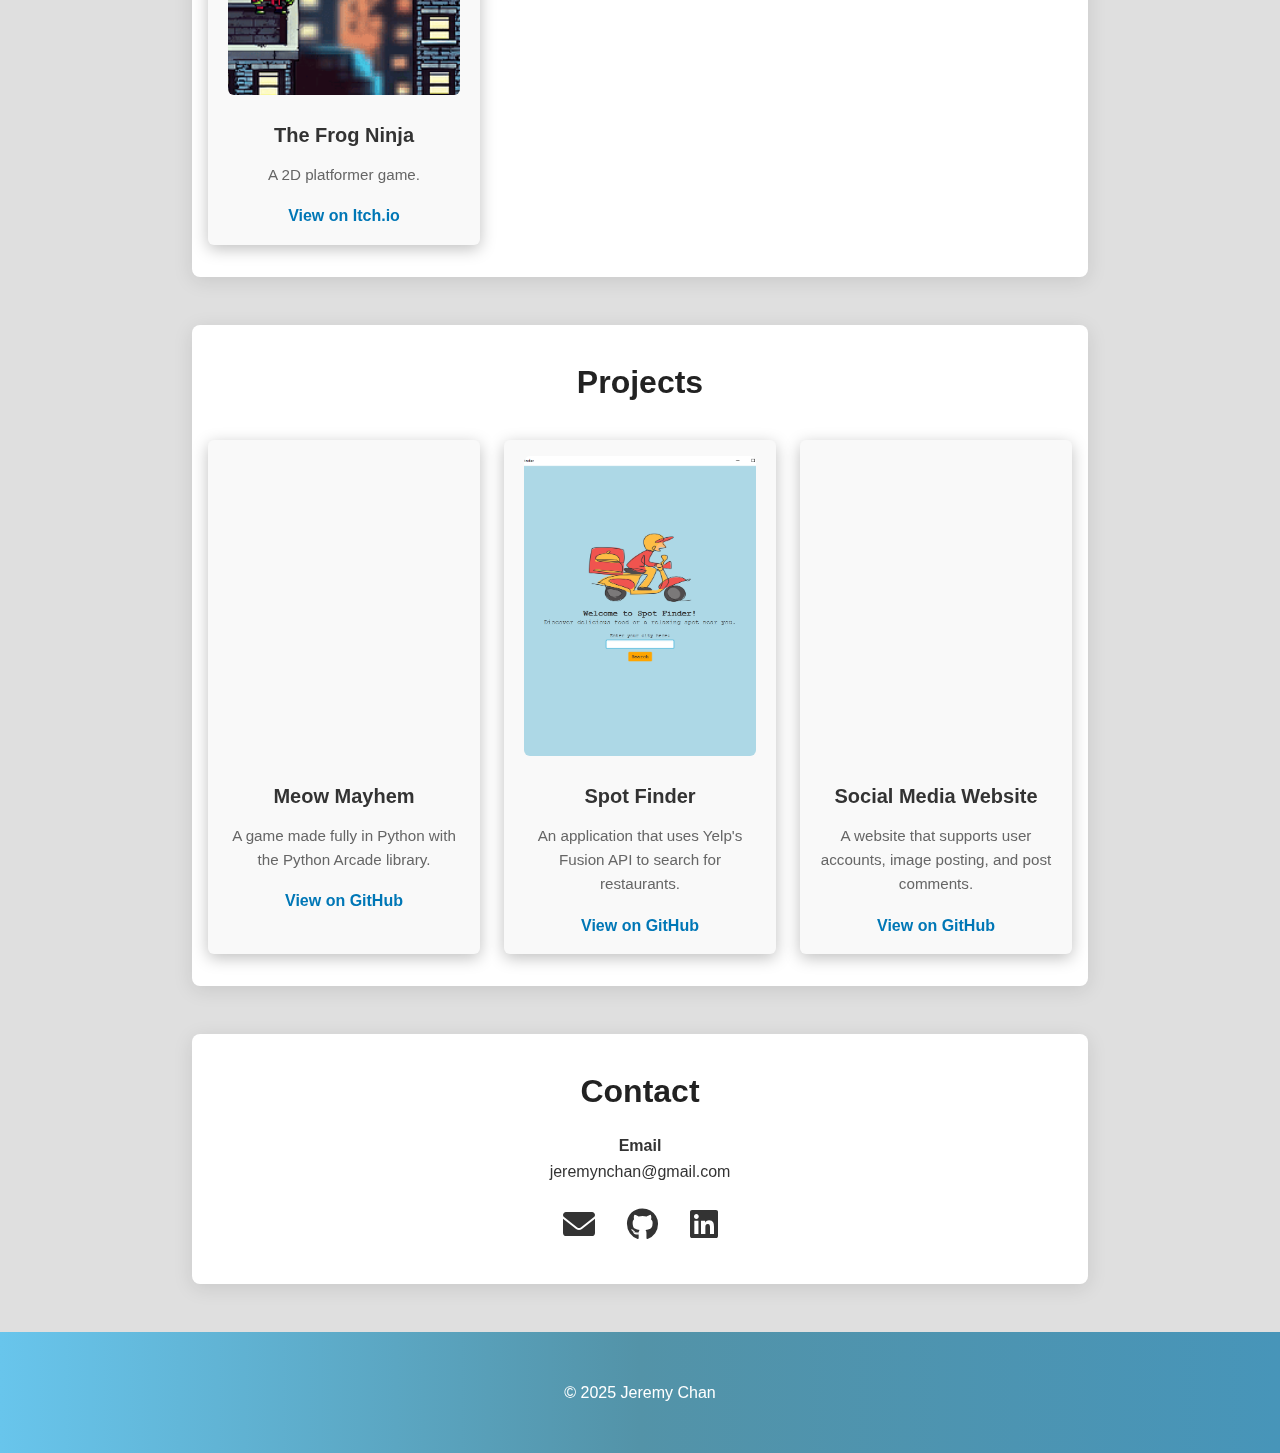
==== commit c459e838: "added gumbrawll" ====
--- a/index.html
+++ b/index.html
@@ -62,6 +62,15 @@
           <h3>gon</h3>
           <p>A game that switches between dimensions to change your perception.</p>
           <a href="https://maggierose-ctrl.itch.io/gon" target="_blank">View on Itch.io</a>
+        </article>
+        <!-- Gumbrawll -->
+        <article class="card">
+          <div class="card-media">
+            <img src="images/gumbrawll.png" alt="Gumbrawll thumbnail">
+          </div>
+          <h3>Gumbrawll</h3>
+          <p>A local one-versus-one battle game.</p>
+          <a href="https://lectroblob.itch.io/gumbrawll" target="_blank">View on Itch.io </a>
         </article>
         <!-- Silent Guest -->
         <article class="card">
--- a/styles.css
+++ b/styles.css
@@ -66,7 +66,7 @@
   /*        SECTION STYLES         */
   /* ============================= */
   .section-container {
-    max-width: 1200px;
+    max-width: 70%;
     margin: 2rem auto;
     padding: 2rem 1rem;
     background: #fff;
@@ -90,7 +90,7 @@
   /* Cards grid for games/projects */
   .cards-grid {
     display: grid;
-    grid-template-columns: repeat(2, 1fr);
+    grid-template-columns: repeat(3, 1fr);
     grid-gap: 1.5rem;
     margin-top: 2rem;
   }
